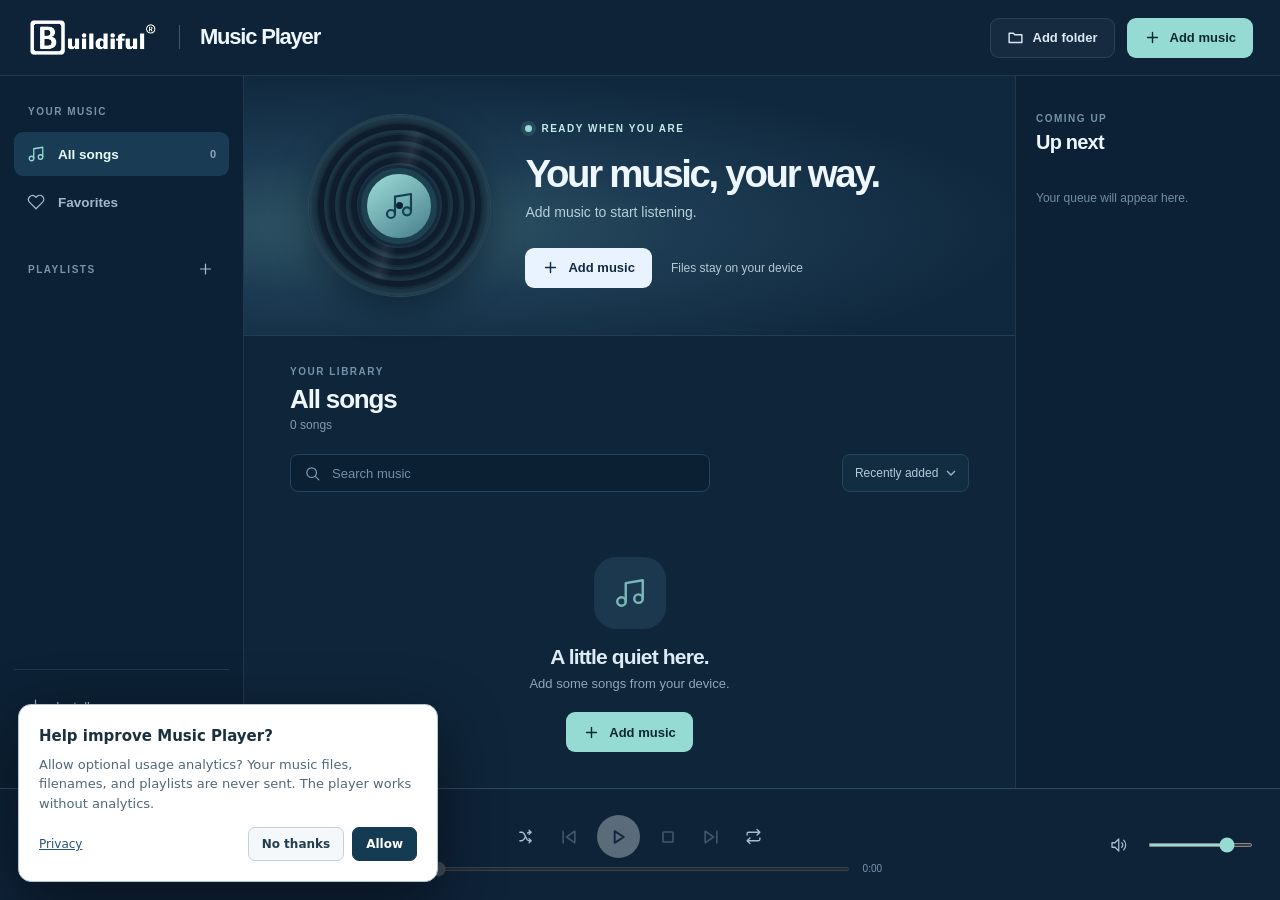
==== index.html @ 835faf64 "first commit" ====
<!doctype html>
<html lang="en">
<head>
  <meta charset="utf-8">
  <meta name="viewport" content="width=device-width,initial-scale=1,viewport-fit=cover">
  <meta name="theme-color" content="#0e2238">
  <meta name="color-scheme" content="dark">
  <meta name="description" content="Music Player by Buildiful® — a simple, private music library. Your files stay on your device. Listen offline.">
  <meta name="apple-mobile-web-app-capable" content="yes">
  <meta name="apple-mobile-web-app-status-bar-style" content="black-translucent">
  <meta name="apple-mobile-web-app-title" content="Music Player">
  <title>Music Player by Buildiful®</title>
  <link rel="icon" href="./assets/favicon.ico" sizes="any">
  <link rel="icon" type="image/png" sizes="32x32" href="./assets/favicon-32x32.png">
  <link rel="icon" type="image/png" sizes="16x16" href="./assets/favicon-16x16.png">
  <link rel="apple-touch-icon" sizes="180x180" href="./assets/apple-touch-icon.png">
  <link rel="manifest" href="./manifest.webmanifest">
  <link rel="stylesheet" href="./styles.css">
  <script defer src="./buildiful-analytics-consent.js" data-measurement-id="G-TG14RBXLTF" data-tool-name="Music Player" data-privacy-url="./privacy.html"></script>
  <script defer src="./app.js"></script>
</head>
<body>
  <svg aria-hidden="true" width="0" height="0" class="svg-sprite" xmlns="http://www.w3.org/2000/svg">
    <symbol id="i-music" viewBox="0 0 24 24"><path d="M9 18V5l12-2v13"/><circle cx="6" cy="18" r="3"/><circle cx="18" cy="16" r="3"/></symbol>
    <symbol id="i-list" viewBox="0 0 24 24"><path d="M8 6h13M8 12h13M8 18h13M3 6h.01M3 12h.01M3 18h.01"/></symbol>
    <symbol id="i-heart" viewBox="0 0 24 24"><path d="m20.8 4.6 0 0a5.4 5.4 0 0 0-7.6 0L12 5.9l-1.2-1.3a5.4 5.4 0 0 0-7.6 7.6L12 21l8.8-8.8a5.4 5.4 0 0 0 0-7.6Z"/></symbol>
    <symbol id="i-plus" viewBox="0 0 24 24"><path d="M12 5v14M5 12h14"/></symbol>
    <symbol id="i-folder" viewBox="0 0 24 24"><path d="M3 6h6l2 2h10v11H3z"/></symbol>
    <symbol id="i-search" viewBox="0 0 24 24"><circle cx="10.8" cy="10.8" r="6.8"/><path d="m16 16 5 5"/></symbol>
    <symbol id="i-play" viewBox="0 0 24 24"><path d="m8 5 11 7-11 7z"/></symbol>
    <symbol id="i-pause" viewBox="0 0 24 24"><path d="M8 5v14M16 5v14"/></symbol>
    <symbol id="i-stop" viewBox="0 0 24 24"><rect x="6" y="6" width="12" height="12" rx="1"/></symbol>
    <symbol id="i-next" viewBox="0 0 24 24"><path d="m5 5 10 7-10 7zM19 5v14"/></symbol>
    <symbol id="i-prev" viewBox="0 0 24 24"><path d="m19 5-10 7 10 7zM5 5v14"/></symbol>
    <symbol id="i-shuffle" viewBox="0 0 24 24"><path d="M4 6h3c5 0 5 12 10 12h3M17 15l3 3-3 3M4 18h3c2.7 0 3.8-3.5 5-6M15 7c.6-.7 1.3-1 2-1h3M17 3l3 3-3 3"/></symbol>
    <symbol id="i-repeat" viewBox="0 0 24 24"><path d="m17 2 4 4-4 4M3 10V8a2 2 0 0 1 2-2h16M7 22l-4-4 4-4M21 14v2a2 2 0 0 1-2 2H3"/></symbol>
    <symbol id="i-volume" viewBox="0 0 24 24"><path d="M4 9h4l5-5v16l-5-5H4zM17 9a4 4 0 0 1 0 6M19.5 5.5a9 9 0 0 1 0 13"/></symbol>
    <symbol id="i-mute" viewBox="0 0 24 24"><path d="M4 9h4l5-5v16l-5-5H4zM17 9l5 6M22 9l-5 6"/></symbol>
    <symbol id="i-more" viewBox="0 0 24 24"><circle cx="5" cy="12" r="1"/><circle cx="12" cy="12" r="1"/><circle cx="19" cy="12" r="1"/></symbol>
    <symbol id="i-download" viewBox="0 0 24 24"><path d="M12 3v13m-5-5 5 5 5-5M4 17v4h16v-4"/></symbol>
    <symbol id="i-settings" viewBox="0 0 24 24"><circle cx="12" cy="12" r="3"/><path d="M10 2h4l.7 2.4 2 .9 2.2-1.2 2.8 2.8-1.2 2.2.9 2L24 12l-2.6 1 .9 2-1.2 2.2-2.8 2.8-2.2-1.2-2 .9L14 22h-4l-.7-2.4-2-.9-2.2 1.2-2.8-2.8 1.2-2.2-.9-2L0 12l2.6-1-.9-2 1.2-2.2 2.8-2.8 2.2 1.2 2-.9z"/></symbol>
    <symbol id="i-menu" viewBox="0 0 24 24"><path d="M4 6h16M4 12h16M4 18h16"/></symbol>
    <symbol id="i-x" viewBox="0 0 24 24"><path d="M5 5l14 14M19 5 5 19"/></symbol>
    <symbol id="i-check" viewBox="0 0 24 24"><path d="m4 12 5 5L20 6"/></symbol>
    <symbol id="i-pencil" viewBox="0 0 24 24"><path d="m14 5 5 5M4 20l5-.8L20 8a3 3 0 0 0-4-4L5 15z"/></symbol>
  </svg>
  <div class="app" id="appRoot">
    <header class="topbar">
      <div class="brandgroup">
        <button class="icon-btn mobile-menu" id="mobileMenuBtn" aria-label="Open navigation"><svg><use href="#i-menu"/></svg></button>
        <img class="brand-logo" src="./assets/buildiful-logo-white.png" alt="Buildiful®">
        <span class="brand-divider"></span><span class="brand-name">Music Player</span>
      </div>
      <div class="top-actions">
        <button class="btn btn-quiet top-folder" id="addFolderBtn"><svg><use href="#i-folder"/></svg><span>Add folder</span></button>
        <button class="btn btn-primary" id="addFilesBtn"><svg><use href="#i-plus"/></svg><span>Add music</span></button>
      </div>
    </header>
    <div class="workspace">
      <div class="mobile-shade" id="mobileShade"></div>
      <aside class="sidebar" id="sidebar">
        <div class="sidebar-overline">YOUR MUSIC</div>
        <nav class="nav-list" aria-label="Music library">
          <button class="nav-item active" id="navAll" data-view="all"><svg><use href="#i-music"/></svg><span>All songs</span><span class="nav-count" id="allCount">0</span></button>
          <button class="nav-item" id="navFavorites" data-view="favorites"><svg><use href="#i-heart"/></svg><span>Favorites</span></button>
        </nav>
        <div class="sidebar-overline side-heading"><span>PLAYLISTS</span><button class="icon-btn tiny" id="newPlaylistBtn" title="New playlist" aria-label="New playlist"><svg><use href="#i-plus"/></svg></button></div>
        <nav class="nav-list playlist-links" id="playlistNav" aria-label="Playlists"></nav>
        <div class="sidebar-spacer"></div>
        <div class="sidebar-bottom">
          <button class="sidebar-action" id="installBtn"><svg><use href="#i-download"/></svg> Install app</button>
          <button class="sidebar-action" id="settingsBtn"><svg><use href="#i-settings"/></svg> Settings</button>
        </div>
      </aside>
      <main class="main" id="mainContent">
        <div class="main-scroll">
          <section class="feature" aria-label="Now playing">
            <div class="record-wrapper"><div class="vinyl" id="heroRecord"><div class="record-label"><svg><use href="#i-music"/></svg></div></div></div>
            <div class="feature-copy">
              <div class="eyebrow"><span class="status-light"></span><span id="playingState">READY WHEN YOU ARE</span></div>
              <h1 id="heroTitle">Your music, your way.</h1>
              <p id="heroArtist">Add music to start listening.</p>
              <div class="feature-actions"><button class="btn btn-soft" id="heroActionBtn"><svg><use href="#i-plus"/></svg><span>Add music</span></button><span class="feature-note" id="heroNote">Files stay on your device</span></div>
            </div>
          </section>
          <section class="library-section" id="librarySection">
            <div class="library-header">
              <div class="library-title-wrap"><div class="eyebrow muted" id="viewEyebrow">YOUR LIBRARY</div><h2 id="viewTitle">All songs</h2><p class="count-desc" id="viewDescription">0 songs</p></div>
              <div class="library-actions" id="playlistActions" hidden>
                <button class="icon-btn" id="renamePlaylistBtn" aria-label="Rename playlist" title="Rename playlist"><svg><use href="#i-pencil"/></svg></button>
                <button class="icon-btn" id="deletePlaylistBtn" aria-label="Delete playlist" title="Delete playlist"><svg><use href="#i-x"/></svg></button>
              </div>
            </div>
            <div class="filters">
              <label class="search"><svg><use href="#i-search"/></svg><span class="sr-only">Search music</span><input id="searchInput" type="search" placeholder="Search music" autocomplete="off"></label>
              <label class="sort-control"><span class="sr-only">Sort music</span><select id="sortSelect"><option value="added">Recently added</option><option value="title">Title A–Z</option><option value="artist">Artist A–Z</option></select></label>
            </div>
            <div class="track-list" id="trackList" role="list" aria-label="Songs"></div>
            <div id="emptyState" class="empty-state" hidden>
              <div class="empty-icon"><svg><use href="#i-music"/></svg></div>
              <h3 id="emptyTitle">A little quiet here.</h3><p id="emptySubtitle">Add some songs from your device.</p>
              <button class="btn btn-primary" id="emptyAddBtn"><svg><use href="#i-plus"/></svg> Add music</button>
            </div>
          </section>
          <footer class="app-footer"><span>Built by Buildiful® · Version 1.0.0</span><span class="footer-links"><a href="./privacy.html">Privacy</a><button id="analyticsSettingsBtn">Analytics settings</button></span><span>Play only music you have the rights to use.</span></footer>
        </div>
      </main>
      <aside class="queue-panel" aria-label="Up next">
        <div class="queue-head"><div class="eyebrow muted">COMING UP</div><h2>Up next</h2></div>
        <div class="queue-body" id="queueBody"><p class="quiet-caption">Your queue will appear here.</p></div>
      </aside>
    </div>
    <footer class="player" aria-label="Playback controls">
      <div class="player-track"><div class="player-cover" id="playerCover"><svg><use href="#i-music"/></svg></div><div class="player-track-names"><strong id="playerTitle">Nothing playing</strong><span id="playerArtist">Add songs to begin</span></div><button class="icon-btn player-fav" id="favoriteCurrentBtn" aria-label="Favorite current song" title="Favorite" disabled><svg><use href="#i-heart"/></svg></button></div>
      <div class="player-middle"><div class="transport"><button id="shuffleBtn" class="icon-btn transport-small" aria-label="Shuffle" title="Shuffle" aria-pressed="false"><svg><use href="#i-shuffle"/></svg></button><button id="prevBtn" class="icon-btn" aria-label="Previous song" title="Previous" disabled><svg><use href="#i-prev"/></svg></button><button id="playPauseBtn" class="play-btn" aria-label="Play" title="Play" disabled><svg><use href="#i-play"/></svg></button><button id="stopBtn" class="icon-btn" aria-label="Stop" title="Stop" disabled><svg><use href="#i-stop"/></svg></button><button id="nextBtn" class="icon-btn" aria-label="Next song" title="Next" disabled><svg><use href="#i-next"/></svg></button><button id="repeatBtn" class="icon-btn transport-small" aria-label="Repeat off" title="Repeat off" aria-pressed="false"><svg><use href="#i-repeat"/></svg><span id="repeatOneIndicator" class="repeat-one" hidden>1</span></button></div>
        <div class="seekbar"><span id="elapsedTime">0:00</span><input type="range" id="seekInput" min="0" max="100" step="0.1" value="0" disabled aria-label="Seek within track"><span id="durationTime">0:00</span></div>
      </div>
      <div class="player-right"><button id="muteBtn" class="icon-btn" aria-label="Mute" title="Mute"><svg><use href="#i-volume"/></svg></button><input type="range" id="volumeInput" min="0" max="1" step="0.01" value="0.8" aria-label="Volume"></div>
    </footer>
  </div>
  <div class="drop-overlay" id="dropOverlay" hidden><svg><use href="#i-plus"/></svg><strong>Drop music to add</strong></div>
  <input type="file" id="filesInput" accept="audio/*,.mp3,.m4a,.aac,.wav,.ogg,.oga,.flac,.opus,.aiff,.aif" multiple hidden>
  <input type="file" id="folderInput" webkitdirectory directory multiple hidden>
  <audio id="audioEl" preload="metadata"></audio>
  <dialog id="playlistDialog" class="modal"><form method="dialog" id="playlistForm"><div class="modal-top"><h2 id="playlistDialogTitle">New playlist</h2><button class="icon-btn" type="button" data-close-dialog="playlistDialog" aria-label="Close"><svg><use href="#i-x"/></svg></button></div><label class="modal-label" for="playlistNameInput">Name</label><input id="playlistNameInput" maxlength="60" required placeholder="Playlist name"><div class="modal-actions"><button type="button" class="btn btn-quiet" data-close-dialog="playlistDialog">Cancel</button><button type="submit" class="btn btn-primary">Save</button></div></form></dialog>
  <dialog id="trackDialog" class="modal"><div class="modal-top"><h2 id="trackDialogTitle">Song options</h2><button class="icon-btn" type="button" data-close-dialog="trackDialog" aria-label="Close"><svg><use href="#i-x"/></svg></button></div><div id="trackDialogBody" class="dialog-options"></div></dialog>
  <dialog id="settingsDialog" class="modal"><div class="modal-top"><h2>Settings</h2><button class="icon-btn" type="button" data-close-dialog="settingsDialog" aria-label="Close"><svg><use href="#i-x"/></svg></button></div><p class="modal-description">Your music and playlists stay on this device, in this app's browser storage. Original files are never changed or uploaded.</p><div class="storage-row"><strong>Stored music</strong><span id="storageValue">—</span></div><p class="modal-description" id="storageWarning">Clearing browser data also clears this library.</p><div class="settings-buttons"><button class="btn btn-quiet" id="downloadOfflineBtn"><svg><use href="#i-download"/></svg> Download offline copy</button><button class="btn btn-danger" id="clearLibraryBtn">Clear library</button></div></dialog>
  <dialog id="installDialog" class="modal"><div class="modal-top"><h2>Install Music Player</h2><button class="icon-btn" type="button" data-close-dialog="installDialog" aria-label="Close"><svg><use href="#i-x"/></svg></button></div><p class="modal-description" id="installInstructions">Install this app from your browser menu, then use it offline.</p><div class="modal-actions"><button class="btn btn-primary" type="button" data-close-dialog="installDialog">Got it</button></div></dialog>
  <div class="toast" id="toast" role="status" aria-live="polite"></div>
</body>
</html>
---- styles.css ----
:root{--bg:#091b2e;--panel:#10283d;--panel2:#132e47;--panel3:#193750;--ink:#eef6ff;--muted:#95abc0;--faint:#70879e;--line:rgba(201,223,247,.115);--accent:#95dbd3;--accent-dark:#0d373e;--shadow:0 18px 60px rgba(2,12,23,.28);--radius:15px;color-scheme:dark;font-family:Inter,ui-sans-serif,-apple-system,BlinkMacSystemFont,"Segoe UI",sans-serif}
*{box-sizing:border-box}html{height:100%;background:var(--bg)}body{margin:0;min-width:320px;min-height:100%;color:var(--ink);background:var(--bg)}button,input,select{font:inherit}button{cursor:pointer}button:disabled{cursor:default;opacity:.34}svg{width:20px;height:20px;stroke:currentColor;fill:none;stroke-width:1.7;stroke-linecap:round;stroke-linejoin:round;flex:none}svg use{pointer-events:none}button:focus-visible,a:focus-visible,input:focus-visible,select:focus-visible{outline:2px solid var(--accent);outline-offset:3px}a{color:inherit}button{color:inherit}button:not(:disabled):active{transform:translateY(1px)}[hidden]{display:none!important}.sr-only{position:absolute!important;width:1px;height:1px;padding:0;margin:-1px;overflow:hidden;clip:rect(0,0,0,0);white-space:nowrap;border:0}.svg-sprite{position:absolute;overflow:hidden;pointer-events:none}
.app{height:100vh;height:100dvh;min-height:485px;display:grid;grid-template-rows:76px minmax(0,1fr) 112px;overflow:hidden}.topbar{display:flex;align-items:center;justify-content:space-between;padding:0 27px;gap:16px;background:#0e2238;border-bottom:1px solid var(--line);z-index:6}.brandgroup{display:flex;align-items:center;gap:20px;min-width:0}.brand-logo{width:132px;height:auto;display:block;flex:none}.brand-divider{height:24px;width:1px;background:#526779;opacity:.8;flex:none}.brand-name{font-size:22px;white-space:nowrap;font-weight:700;letter-spacing:-.055em}.top-actions{display:flex;align-items:center;gap:12px}.btn{display:inline-flex;gap:9px;align-items:center;justify-content:center;min-height:40px;padding:0 16px;border-radius:9px;border:1px solid transparent;font-size:13px;font-weight:700;white-space:nowrap;transition:background .15s ease,border-color .15s ease}.btn svg{width:17px;height:17px;stroke-width:2}.btn-primary{background:var(--accent);color:#0b2933}.btn-primary:hover:not(:disabled){background:#b4eee8}.btn-quiet{background:rgba(232,244,254,.045);border-color:var(--line);color:#d9e8f4}.btn-quiet:hover:not(:disabled){background:rgba(232,244,254,.105)}.btn-soft{background:#e9f3ff;color:#142a40}.btn-soft:hover:not(:disabled){background:white}.btn-danger{color:#ffa9a8;background:rgba(231,83,95,.08);border-color:rgba(231,83,95,.3)}.btn-danger:hover{background:rgba(231,83,95,.17)}.icon-btn{position:relative;display:inline-flex;align-items:center;justify-content:center;border:0;border-radius:9px;background:transparent;min-width:36px;height:36px;padding:7px;color:#a7bdcf}.icon-btn:hover:not(:disabled){background:rgba(255,255,255,.075);color:#f4fcff}.icon-btn.tiny{width:24px;min-width:24px;height:24px;padding:2px}.icon-btn.tiny svg{width:17px}.mobile-menu{display:none}
.workspace{display:grid;grid-template-columns:244px minmax(0,1fr) 265px;min-height:0;overflow:hidden}.sidebar{display:flex;flex-direction:column;padding:30px 14px 20px;background:#0c2135;border-right:1px solid var(--line);min-height:0;overflow:auto}.sidebar-overline{padding:0 14px;color:#7894ab;font-size:10px;font-weight:800;letter-spacing:.15em;margin-bottom:15px}.nav-list{display:grid;gap:4px}.nav-item{width:100%;border:0;background:transparent;display:flex;align-items:center;gap:13px;min-height:44px;padding:0 13px;border-radius:9px;text-align:left;color:#a4b8ca;font-size:13.5px;font-weight:580}.nav-item svg{width:18px;height:18px}.nav-item.active{background:#1a3b54;color:#eafefa}.nav-item.active svg{color:var(--accent)}.nav-item:hover:not(.active){background:rgba(233,246,255,.06);color:var(--ink)}.nav-item span:nth-child(2){flex:1;min-width:0;overflow:hidden;text-overflow:ellipsis;white-space:nowrap}.nav-count{font-size:11px;font-weight:600;color:#8fa5ba}.side-heading{display:flex;justify-content:space-between;align-items:center;margin-top:33px;margin-bottom:12px;padding-right:12px}.playlist-links .nav-item{min-height:39px;font-size:13px}.playlist-links svg{width:16px;height:16px}.sidebar-spacer{flex:1;min-height:30px}.sidebar-bottom{display:grid;gap:3px;border-top:1px solid var(--line);padding-top:17px}.sidebar-action{border:0;background:transparent;display:flex;align-items:center;gap:12px;text-align:left;padding:11px 13px;color:#9fb7c9;font-size:13px;border-radius:9px}.sidebar-action svg{width:17px;height:17px}.sidebar-action:hover{color:var(--ink);background:#183349}.side-tagline{padding:16px 13px 0;color:#54728a;letter-spacing:.14em;font-size:9px;font-weight:800}.main{min-width:0;min-height:0;background:#0f253a}.main-scroll{overflow:auto;height:100%;overscroll-behavior:contain}.feature{min-height:260px;display:flex;align-items:center;gap:32px;padding:34px clamp(26px,4.8vw,70px);background:radial-gradient(ellipse at 18% 58%,#335968 0%,#1c3b52 34%,#10283e 72%),linear-gradient(120deg,#1a324c,#13384c);border-bottom:1px solid var(--line)}.record-wrapper{width:188px;height:188px;flex:none;display:grid;place-items:center}.vinyl{position:relative;width:183px;height:183px;border-radius:50%;display:grid;place-items:center;background:repeating-radial-gradient(circle at center,#101d2e 0 4px,#152b3a 5px 6px,#1b3442 7px 9px,#0c1c2e 10px 11px);box-shadow:0 11px 32px rgba(4,18,27,.5),inset 0 0 2px 4px #243f50;border:1px solid #234959;animation:spin 6s linear infinite;animation-play-state:paused}.vinyl::after{content:"";position:absolute;inset:14px;border-radius:50%;background:linear-gradient(105deg,transparent 40%,rgba(255,255,255,.08) 49%,transparent 55%);pointer-events:none}.vinyl.spinning{animation-play-state:running}.record-label{width:76px;height:76px;border-radius:50%;display:grid;place-items:center;background:linear-gradient(145deg,#a0ddd8,#467e8c);border:6px solid #1e414f;box-shadow:0 0 0 3px #152a3e;z-index:1;color:#104351}.record-label svg{width:32px;height:32px;stroke-width:1.6}.record-label:after{content:"";position:absolute;width:7px;height:7px;border-radius:50%;background:#0c2234}@keyframes spin{to{transform:rotate(360deg)}}.feature-copy{min-width:0}.eyebrow{color:#c1eae9;letter-spacing:.15em;font-weight:800;font-size:10px;display:flex;align-items:center;gap:9px}.eyebrow.muted{color:#7393aa}.status-light{width:7px;height:7px;background:var(--accent);border-radius:50%;box-shadow:0 0 0 4px #92dbd021}.feature h1{font-size:clamp(29px,3vw,44px);letter-spacing:-.06em;line-height:1.08;font-weight:760;margin:19px 0 9px;max-width:520px;overflow-wrap:anywhere}.feature p{color:#b5d0d8;font-size:14px;margin:0;overflow-wrap:anywhere}.feature-actions{display:flex;align-items:center;gap:19px;margin-top:28px}.feature-note{color:#b6c8d3;font-size:12px}.library-section{padding:30px clamp(24px,3.6vw,51px) 28px}.library-header{display:flex;align-items:flex-end;justify-content:space-between;gap:15px;min-width:0}.library-title-wrap{min-width:0}.library-header h2{font-size:26px;font-weight:745;letter-spacing:-.045em;margin:7px 0 3px;overflow-wrap:anywhere}.count-desc{color:#839bad;font-size:12px;margin:0}.library-actions{display:flex;gap:5px}.filters{display:flex;align-items:center;justify-content:space-between;gap:10px;margin-top:22px;margin-bottom:15px}.search{height:38px;border:1px solid #25455b;background:#0b2033;display:flex;align-items:center;padding:0 13px;gap:9px;border-radius:8px;width:min(420px,70%)}.search svg{width:17px;height:17px;color:#789ab0}.search input{border:0;background:transparent;outline:none!important;color:var(--ink);font-size:13px;width:100%;min-width:0}.search input::placeholder{color:#7390a4}.sort-control select{appearance:none;border:1px solid #25455b;background:#122c41;color:#b5cbda;border-radius:8px;font-size:12px;height:38px;padding:0 29px 0 12px;max-width:145px;background-image:url('data:image/svg+xml,%3Csvg xmlns="http://www.w3.org/2000/svg" width="16" height="16" fill="none" viewBox="0 0 24 24" stroke="%239bb3c7" stroke-width="2"%3E%3Cpath d="m6 9 6 6 6-6"/%3E%3C/svg%3E');background-repeat:no-repeat;background-position:right 9px center}.track-list{display:grid;gap:5px}.track-row{display:flex;align-items:center;gap:12px;min-height:60px;background:transparent;border:1px solid transparent;border-radius:9px;padding:7px 10px}.track-row:hover,.track-row:focus-within{background:#18344a}.track-row.is-playing{background:#193b52;border-color:#2a6170}.track-index{width:22px;flex:none;text-align:center;color:#7793a9;font-size:11px}.track-cover{height:42px;width:42px;flex:none;border-radius:7px;background:linear-gradient(135deg,#305467,#496e73);display:grid;place-items:center;color:#acd4d4}.track-cover svg{height:22px;width:22px}.track-main{display:block;background:transparent;border:0;min-width:0;flex:1;text-align:left;padding:0;color:inherit}.track-main strong{display:block;font-size:13.2px;font-weight:650;white-space:nowrap;overflow:hidden;text-overflow:ellipsis}.track-main span{display:block;font-size:11px;color:#819db0;margin-top:3px;white-space:nowrap;overflow:hidden;text-overflow:ellipsis}.track-row.is-playing .track-main strong{color:#aee9e4}.track-duration{flex:none;color:#8ea5b6;font-size:12px;font-variant-numeric:tabular-nums;min-width:40px;text-align:right}.track-fav{color:var(--accent)!important}.track-row .row-action{min-width:31px;width:31px;padding:5px}.empty-state{text-align:center;padding:50px 14px 66px;color:#8ca8ba}.empty-icon{height:72px;width:72px;border-radius:22px;background:#1b384e;display:grid;place-items:center;margin:0 auto 16px;color:#79b7ba}.empty-icon svg{height:34px;width:34px}.empty-state h3{font-size:21px;color:#dcebf4;letter-spacing:-.04em;margin:0 0 7px}.empty-state p{font-size:13px;margin:0 0 21px}.app-footer{display:flex;align-items:center;justify-content:space-between;flex-wrap:wrap;gap:13px;color:#718da2;border-top:1px solid var(--line);padding:19px clamp(24px,3.6vw,51px) 24px;font-size:10.5px}.footer-links{display:inline-flex;gap:16px}.footer-links button{border:0;padding:0;background:none;font-size:inherit;color:#94c3cf}.footer-links a{text-decoration:none;color:#94c3cf}.footer-links a:hover,.footer-links button:hover{text-decoration:underline}.queue-panel{display:flex;flex-direction:column;min-width:0;min-height:0;padding:37px 20px 20px;border-left:1px solid var(--line);background:#0c2135}.queue-head h2{font-size:20px;letter-spacing:-.04em;margin:7px 0 23px}.queue-body{min-height:0;overflow:auto;flex:1;display:grid;align-content:start;gap:8px}.quiet-caption{color:#708fa4;line-height:1.6;font-size:12px}.queue-item{padding:9px 3px;display:flex;align-items:center;gap:10px;min-width:0}.queue-art{height:34px;width:34px;background:linear-gradient(135deg,#305467,#496e73);border-radius:6px;color:#b7e2dc;display:grid;place-items:center}.queue-art svg{height:18px;width:18px}.queue-item strong,.queue-item span{display:block;white-space:nowrap;overflow:hidden;text-overflow:ellipsis}.queue-item button{border:0;background:transparent;padding:0;text-align:left;min-width:0;flex:1}.queue-item strong{font-size:12px;font-weight:620}.queue-item span{font-size:10.5px;color:#7694a8;margin-top:3px}.queue-foot{display:flex;gap:11px;align-items:center;font-size:11.5px;color:#6f92a6;border-top:1px solid var(--line);padding-top:22px}.queue-foot svg{height:17px;width:17px;color:#749aa4}
.player{display:grid;grid-template-columns:minmax(180px,1fr) minmax(280px,1.45fr) minmax(120px,1fr);align-items:center;gap:14px;border-top:1px solid #2e4a60;background:#0e2238;padding:12px 25px;z-index:10}.player-track{min-width:0;display:flex;align-items:center;gap:12px}.player-cover{width:49px;height:49px;flex:none;background:linear-gradient(130deg,#3a6270,#2b485a);border-radius:7px;display:grid;place-items:center;color:#bbd8d6}.player-cover svg{width:25px;height:25px}.player-track-names{min-width:0;display:flex;flex-direction:column;gap:5px}.player-track-names strong{font-size:12.8px;white-space:nowrap;overflow:hidden;text-overflow:ellipsis}.player-track-names span{font-size:11.2px;color:#84a1b5;white-space:nowrap;overflow:hidden;text-overflow:ellipsis}.player-fav{margin-left:3px;flex:none}.player-middle{min-width:0;display:grid;align-items:center;gap:5px}.transport{display:flex;align-items:center;justify-content:center;gap:13px}.transport .icon-btn{min-width:30px;width:30px;height:30px;padding:5px}.transport .icon-btn svg{width:20px;height:20px;stroke-width:1.9}.transport .transport-small svg{width:17px;height:17px}.transport .active{color:var(--accent)}.play-btn{border:0;width:43px;height:43px;border-radius:50%;background:#edf7fa;color:#113145;display:grid;place-items:center;flex:none}.play-btn svg{width:20px;height:20px;stroke-width:2.3}.play-btn:not(:disabled):hover{background:#a8ebe5}.repeat-one{position:absolute;bottom:1px;right:3px;font-size:10px;font-weight:800;color:var(--accent)}.seekbar{display:flex;gap:11px;align-items:center;min-width:0}.seekbar span{font-size:10px;color:#7798af;min-width:30px;font-variant-numeric:tabular-nums}input[type=range]{accent-color:var(--accent);height:4px;cursor:pointer}input[type=range]:disabled{cursor:default;opacity:.5}.seekbar input{flex:1;min-width:0;width:100%}.player-right{display:flex;align-items:center;justify-content:flex-end;gap:10px}.player-right .icon-btn svg{width:18px;height:18px}.player-right input{max-width:105px;width:52%}
.drop-overlay{position:fixed;inset:13px;background:rgba(9,27,45,.91);border:3px dashed var(--accent);border-radius:17px;z-index:50;display:flex;align-items:center;justify-content:center;flex-direction:column;gap:16px;font-size:24px;pointer-events:none}.drop-overlay svg{width:62px;height:62px;color:var(--accent)}.toast{position:fixed;bottom:127px;left:50%;transform:translateX(-50%) translateY(10px);background:#f0f9fb;color:#0c3244;padding:11px 17px;border-radius:9px;font-size:13px;box-shadow:var(--shadow);max-width:min(90vw,500px);text-align:center;opacity:0;visibility:hidden;transition:opacity .2s ease,transform .2s ease,visibility .2s;z-index:40}.toast.visible{opacity:1;visibility:visible;transform:translateX(-50%) translateY(0)}.modal{background:#132c42;color:var(--ink);border:1px solid #365469;border-radius:15px;padding:24px;width:min(440px,calc(100% - 28px));box-shadow:var(--shadow)}.modal::backdrop{background:rgba(1,12,22,.75);backdrop-filter:blur(3px)}.modal-top{display:flex;align-items:center;justify-content:space-between;gap:16px}.modal h2{font-size:20px;letter-spacing:-.04em;margin:0 0 18px}.modal-top h2{margin:0}.modal-label{display:block;margin-top:25px;color:#b5cbd9;font-size:12px}.modal input:not([type=range]){width:100%;height:44px;border:1px solid #41647a;background:#092034;color:white;padding:0 13px;border-radius:8px;margin-top:7px}.modal-actions{display:flex;align-items:center;justify-content:flex-end;gap:10px;margin-top:22px}.modal-description{font-size:13px;color:#adc3d2;line-height:1.65;margin:22px 0 13px}.dialog-options{display:grid;gap:6px;margin-top:20px;max-height:min(50vh,420px);overflow:auto}.dialog-options .menu-caption{font-size:10px;letter-spacing:.1em;color:#819cac;font-weight:800;margin:17px 4px 6px}.dialog-options button{display:flex;align-items:center;gap:10px;justify-content:space-between;border:0;border-radius:8px;text-align:left;background:#203c51;padding:12px 14px;font-size:13px}.dialog-options button:hover{background:#2a4e62}.dialog-options button.is-added{color:var(--accent)}.dialog-options button.warn{color:#ffb5b3}.dialog-options button svg{width:16px;height:16px}.storage-row{display:flex;justify-content:space-between;align-items:center;gap:10px;margin-top:22px;font-size:13px}.storage-row span{color:var(--accent)}.settings-buttons{display:flex;flex-wrap:wrap;justify-content:space-between;gap:12px;margin-top:28px}.mobile-shade{display:none}
@media(max-width:1220px){.workspace{grid-template-columns:220px minmax(0,1fr)}.queue-panel{display:none}.sidebar{padding-left:10px;padding-right:10px}.feature{min-height:230px}.record-wrapper{width:160px;height:160px}.vinyl{width:151px;height:151px}.record-label{width:65px;height:65px}}
@media(max-width:790px){.app{grid-template-rows:65px minmax(0,1fr) 115px}.topbar{padding:0 15px}.brandgroup{gap:11px}.brand-logo{width:105px}.brand-divider{height:19px}.brand-name{font-size:17px}.mobile-menu{display:inline-flex;width:32px;min-width:32px;padding:5px}.workspace{display:block;position:relative}.sidebar{position:absolute;top:0;bottom:0;left:0;width:260px;z-index:8;transform:translateX(-105%);transition:transform .2s ease;box-shadow:var(--shadow)}.sidebar.open{transform:translateX(0)}.mobile-shade{display:block;position:absolute;inset:0;background:rgba(0,10,20,.55);z-index:7;opacity:0;visibility:hidden;transition:opacity .2s,visibility .2s}.mobile-shade.show{opacity:1;visibility:visible}.main,.main-scroll{height:100%}.feature{padding:27px 25px;min-height:212px;gap:20px}.record-wrapper{width:126px;height:126px}.vinyl{width:122px;height:122px}.record-label{width:51px;height:51px;border-width:4px}.record-label svg{width:24px;height:24px}.feature h1{font-size:30px;margin:13px 0 9px}.feature-actions{margin-top:17px}.feature-note{display:none}.player{grid-template-columns:minmax(110px,1fr) minmax(230px,1.45fr);padding:11px 15px}.player-right{display:none}.transport{gap:7px}.transport .icon-btn{width:27px;min-width:27px}.transport .transport-small{display:inline-flex}.player-cover{width:39px;height:39px}.player-track{gap:9px}.player-fav{display:none}}
@media(max-width:535px){.app{grid-template-rows:60px minmax(0,1fr) 138px}.topbar{gap:7px}.brandgroup{gap:8px}.brand-logo{width:93px}.brand-divider{height:18px}.brand-name{font-size:16px}.top-actions{gap:6px}.top-actions .btn{min-height:35px;padding:0 12px;font-size:12px}.top-folder{display:none}.feature{padding:26px 18px;gap:13px;min-height:178px}.record-wrapper{height:90px;width:90px}.vinyl{height:88px;width:88px}.record-label{height:38px;width:38px;border-width:3px}.record-label svg{height:17px;width:17px}.feature h1{font-size:25px;margin:9px 0 7px}.feature p{font-size:12px}.eyebrow{font-size:9px}.feature-actions{margin-top:14px}.feature-actions .btn{min-height:34px;font-size:12px}.library-section{padding:25px 13px}.library-header h2{font-size:23px}.filters{margin-top:17px}.track-row{gap:8px;padding:7px 5px}.track-index{width:16px}.track-cover{width:37px;height:37px}.track-main strong{font-size:12.5px}.track-main span{font-size:10.5px}.track-duration{min-width:34px;font-size:10px}.app-footer{padding:17px 14px;line-height:1.45}.player{grid-template-columns:minmax(0,1fr);grid-template-rows:auto auto;gap:6px;padding:10px 14px calc(7px + env(safe-area-inset-bottom,0px))}.player-track{height:33px}.player-cover{height:32px;width:32px}.player-cover svg{width:18px;height:18px}.player-track-names{gap:3px}.player-track-names strong{font-size:11.5px}.player-track-names span{font-size:10px}.player-middle{gap:0}.transport{gap:18px}.transport .icon-btn{min-width:30px}.play-btn{height:37px;width:37px}.seekbar{position:absolute;bottom:calc(5px + env(safe-area-inset-bottom,0px));left:14px;right:14px;gap:8px}.seekbar span{font-size:9px}.transport{padding-bottom:18px}.toast{bottom:145px}.settings-buttons .btn{width:100%}}
@media (prefers-reduced-motion:reduce){*,*::before,*::after{animation-duration:.01ms!important;transition-duration:.01ms!important}}
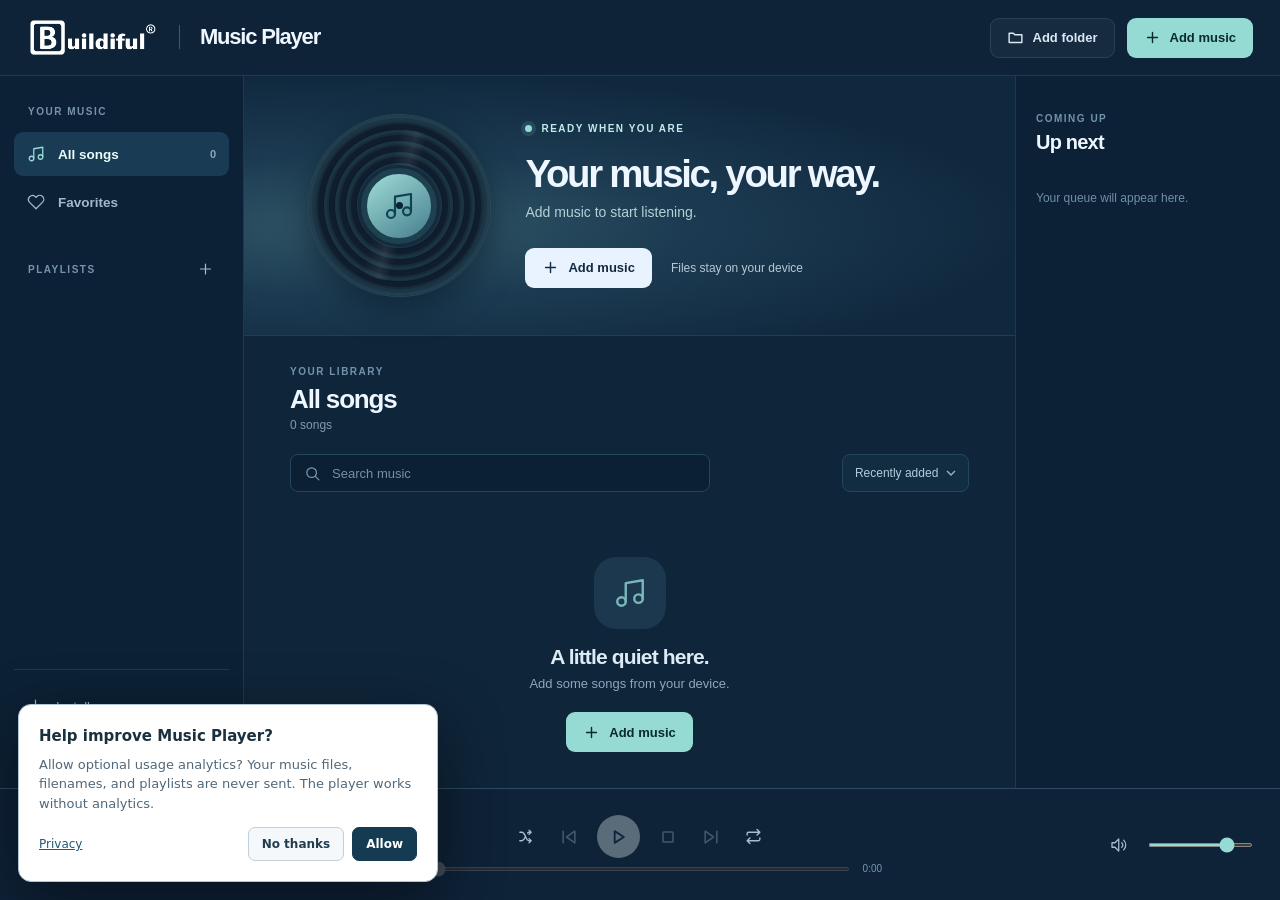
==== commit 12f77e3c: "Releasing Music Player v1.2.0 — bulk import, metadata editing, and offline improvements" ====
--- a/index.html
+++ b/index.html
@@ -87,6 +87,7 @@
             <div class="library-header">
               <div class="library-title-wrap"><div class="eyebrow muted" id="viewEyebrow">YOUR LIBRARY</div><h2 id="viewTitle">All songs</h2><p class="count-desc" id="viewDescription">0 songs</p></div>
               <div class="library-actions" id="playlistActions" hidden>
+                <button class="btn btn-quiet playlist-offline" id="keepPlaylistOfflineBtn" title="Save this playlist for offline listening"><svg><use href="#i-download"/></svg><span>Keep offline</span></button>
                 <button class="icon-btn" id="renamePlaylistBtn" aria-label="Rename playlist" title="Rename playlist"><svg><use href="#i-pencil"/></svg></button>
                 <button class="icon-btn" id="deletePlaylistBtn" aria-label="Delete playlist" title="Delete playlist"><svg><use href="#i-x"/></svg></button>
               </div>
@@ -95,14 +96,21 @@
               <label class="search"><svg><use href="#i-search"/></svg><span class="sr-only">Search music</span><input id="searchInput" type="search" placeholder="Search music" autocomplete="off"></label>
               <label class="sort-control"><span class="sr-only">Sort music</span><select id="sortSelect"><option value="added">Recently added</option><option value="title">Title A–Z</option><option value="artist">Artist A–Z</option></select></label>
             </div>
+            <section class="import-status" id="importStatus" role="status" aria-live="polite" hidden>
+              <div class="import-top"><strong id="importPhase">Adding music</strong><span id="importCount">0 / 0</span></div>
+              <progress id="importProgress" value="0" max="1" aria-label="Music import progress"></progress>
+              <div class="import-bottom"><span id="importDetail">Reading song information…</span><button id="cancelImportBtn" class="btn btn-quiet" type="button">Stop</button><button id="dismissImportBtn" class="btn btn-quiet" type="button" hidden>Dismiss</button></div>
+              <p id="importErrors" class="import-errors" hidden></p>
+            </section>
             <div class="track-list" id="trackList" role="list" aria-label="Songs"></div>
+            <button class="more-tracks" id="moreTracksBtn" type="button" hidden>Show more</button>
             <div id="emptyState" class="empty-state" hidden>
               <div class="empty-icon"><svg><use href="#i-music"/></svg></div>
               <h3 id="emptyTitle">A little quiet here.</h3><p id="emptySubtitle">Add some songs from your device.</p>
               <button class="btn btn-primary" id="emptyAddBtn"><svg><use href="#i-plus"/></svg> Add music</button>
             </div>
           </section>
-          <footer class="app-footer"><span>Built by Buildiful® · Version 1.0.0</span><span class="footer-links"><a href="./privacy.html">Privacy</a><button id="analyticsSettingsBtn">Analytics settings</button></span><span>Play only music you have the rights to use.</span></footer>
+          <footer class="app-footer"><span>Built by Buildiful® · Version 1.2.0</span><span class="footer-links"><a href="./privacy.html">Privacy</a><button id="analyticsSettingsBtn">Analytics settings</button></span><span>Play only music you have the rights to use.</span></footer>
         </div>
       </main>
       <aside class="queue-panel" aria-label="Up next">
@@ -124,7 +132,8 @@
   <audio id="audioEl" preload="metadata"></audio>
   <dialog id="playlistDialog" class="modal"><form method="dialog" id="playlistForm"><div class="modal-top"><h2 id="playlistDialogTitle">New playlist</h2><button class="icon-btn" type="button" data-close-dialog="playlistDialog" aria-label="Close"><svg><use href="#i-x"/></svg></button></div><label class="modal-label" for="playlistNameInput">Name</label><input id="playlistNameInput" maxlength="60" required placeholder="Playlist name"><div class="modal-actions"><button type="button" class="btn btn-quiet" data-close-dialog="playlistDialog">Cancel</button><button type="submit" class="btn btn-primary">Save</button></div></form></dialog>
   <dialog id="trackDialog" class="modal"><div class="modal-top"><h2 id="trackDialogTitle">Song options</h2><button class="icon-btn" type="button" data-close-dialog="trackDialog" aria-label="Close"><svg><use href="#i-x"/></svg></button></div><div id="trackDialogBody" class="dialog-options"></div></dialog>
-  <dialog id="settingsDialog" class="modal"><div class="modal-top"><h2>Settings</h2><button class="icon-btn" type="button" data-close-dialog="settingsDialog" aria-label="Close"><svg><use href="#i-x"/></svg></button></div><p class="modal-description">Your music and playlists stay on this device, in this app's browser storage. Original files are never changed or uploaded.</p><div class="storage-row"><strong>Stored music</strong><span id="storageValue">—</span></div><p class="modal-description" id="storageWarning">Clearing browser data also clears this library.</p><div class="settings-buttons"><button class="btn btn-quiet" id="downloadOfflineBtn"><svg><use href="#i-download"/></svg> Download offline copy</button><button class="btn btn-danger" id="clearLibraryBtn">Clear library</button></div></dialog>
+  <dialog id="editTrackDialog" class="modal edit-modal"><form id="editTrackForm"><div class="modal-top"><h2>Edit song info</h2><button class="icon-btn" type="button" data-close-dialog="editTrackDialog" aria-label="Close"><svg><use href="#i-x"/></svg></button></div><input type="hidden" id="editTrackId"><label class="modal-label" for="editTitle">Title<input id="editTitle" required maxlength="250" autocomplete="off"></label><label class="modal-label" for="editArtist">Artist<input id="editArtist" maxlength="250" autocomplete="off"></label><label class="modal-label" for="editAlbum">Album<input id="editAlbum" maxlength="250" autocomplete="off"></label><div class="edit-grid"><label class="modal-label" for="editTrackNumber">Track no.<input id="editTrackNumber" maxlength="24" autocomplete="off"></label><label class="modal-label" for="editYear">Year<input id="editYear" maxlength="24" autocomplete="off"></label></div><label class="modal-label" for="editGenre">Genre<input id="editGenre" maxlength="120" autocomplete="off"></label><p class="modal-note">Changes are saved to this library only. Your original music files are never edited.</p><div class="modal-actions"><button class="btn btn-quiet" type="button" data-close-dialog="editTrackDialog">Cancel</button><button class="btn btn-primary" type="submit">Save changes</button></div></form></dialog>
+  <dialog id="settingsDialog" class="modal"><div class="modal-top"><h2>Settings</h2><button class="icon-btn" type="button" data-close-dialog="settingsDialog" aria-label="Close"><svg><use href="#i-x"/></svg></button></div><p class="modal-description">Music Player links to original files by default. Supported desktop browsers can remember file access; other browsers may need you to reconnect songs after reopening.</p><label class="offline-setting"><input id="offlineModeToggle" type="checkbox"><span><strong>Keep newly added music offline</strong><small>Optional local audio copies, useful on iPhone. Uses browser storage and may be removed by your browser.</small></span></label><div class="storage-row"><strong>Library</strong><span id="storageValue">—</span></div><p class="modal-description" id="storageWarning">Clearing browser data removes your catalog and playlists, not your original music.</p><div class="settings-buttons"><button class="btn btn-quiet" id="downloadOfflineBtn"><svg><use href="#i-download"/></svg> Download offline copy</button><button class="btn btn-quiet" id="clearOfflineBtn">Remove offline copies</button><button class="btn btn-danger" id="clearLibraryBtn">Clear library</button></div></dialog>
   <dialog id="installDialog" class="modal"><div class="modal-top"><h2>Install Music Player</h2><button class="icon-btn" type="button" data-close-dialog="installDialog" aria-label="Close"><svg><use href="#i-x"/></svg></button></div><p class="modal-description" id="installInstructions">Install this app from your browser menu, then use it offline.</p><div class="modal-actions"><button class="btn btn-primary" type="button" data-close-dialog="installDialog">Got it</button></div></dialog>
   <div class="toast" id="toast" role="status" aria-live="polite"></div>
 </body>
--- a/styles.css
+++ b/styles.css
@@ -8,3 +8,19 @@
 @media(max-width:790px){.app{grid-template-rows:65px minmax(0,1fr) 115px}.topbar{padding:0 15px}.brandgroup{gap:11px}.brand-logo{width:105px}.brand-divider{height:19px}.brand-name{font-size:17px}.mobile-menu{display:inline-flex;width:32px;min-width:32px;padding:5px}.workspace{display:block;position:relative}.sidebar{position:absolute;top:0;bottom:0;left:0;width:260px;z-index:8;transform:translateX(-105%);transition:transform .2s ease;box-shadow:var(--shadow)}.sidebar.open{transform:translateX(0)}.mobile-shade{display:block;position:absolute;inset:0;background:rgba(0,10,20,.55);z-index:7;opacity:0;visibility:hidden;transition:opacity .2s,visibility .2s}.mobile-shade.show{opacity:1;visibility:visible}.main,.main-scroll{height:100%}.feature{padding:27px 25px;min-height:212px;gap:20px}.record-wrapper{width:126px;height:126px}.vinyl{width:122px;height:122px}.record-label{width:51px;height:51px;border-width:4px}.record-label svg{width:24px;height:24px}.feature h1{font-size:30px;margin:13px 0 9px}.feature-actions{margin-top:17px}.feature-note{display:none}.player{grid-template-columns:minmax(110px,1fr) minmax(230px,1.45fr);padding:11px 15px}.player-right{display:none}.transport{gap:7px}.transport .icon-btn{width:27px;min-width:27px}.transport .transport-small{display:inline-flex}.player-cover{width:39px;height:39px}.player-track{gap:9px}.player-fav{display:none}}
 @media(max-width:535px){.app{grid-template-rows:60px minmax(0,1fr) 138px}.topbar{gap:7px}.brandgroup{gap:8px}.brand-logo{width:93px}.brand-divider{height:18px}.brand-name{font-size:16px}.top-actions{gap:6px}.top-actions .btn{min-height:35px;padding:0 12px;font-size:12px}.top-folder{display:none}.feature{padding:26px 18px;gap:13px;min-height:178px}.record-wrapper{height:90px;width:90px}.vinyl{height:88px;width:88px}.record-label{height:38px;width:38px;border-width:3px}.record-label svg{height:17px;width:17px}.feature h1{font-size:25px;margin:9px 0 7px}.feature p{font-size:12px}.eyebrow{font-size:9px}.feature-actions{margin-top:14px}.feature-actions .btn{min-height:34px;font-size:12px}.library-section{padding:25px 13px}.library-header h2{font-size:23px}.filters{margin-top:17px}.track-row{gap:8px;padding:7px 5px}.track-index{width:16px}.track-cover{width:37px;height:37px}.track-main strong{font-size:12.5px}.track-main span{font-size:10.5px}.track-duration{min-width:34px;font-size:10px}.app-footer{padding:17px 14px;line-height:1.45}.player{grid-template-columns:minmax(0,1fr);grid-template-rows:auto auto;gap:6px;padding:10px 14px calc(7px + env(safe-area-inset-bottom,0px))}.player-track{height:33px}.player-cover{height:32px;width:32px}.player-cover svg{width:18px;height:18px}.player-track-names{gap:3px}.player-track-names strong{font-size:11.5px}.player-track-names span{font-size:10px}.player-middle{gap:0}.transport{gap:18px}.transport .icon-btn{min-width:30px}.play-btn{height:37px;width:37px}.seekbar{position:absolute;bottom:calc(5px + env(safe-area-inset-bottom,0px));left:14px;right:14px;gap:8px}.seekbar span{font-size:9px}.transport{padding-bottom:18px}.toast{bottom:145px}.settings-buttons .btn{width:100%}}
 @media (prefers-reduced-motion:reduce){*,*::before,*::after{animation-duration:.01ms!important;transition-duration:.01ms!important}}
+
+/* Library import visibility, large collections, editing and optional offline files */
+.import-status{background:#153249;border:1px solid #386477;border-radius:12px;padding:15px 17px;margin:15px 0 19px;color:#dff3f7;font-size:12px}
+.import-top,.import-bottom{display:flex;align-items:center;justify-content:space-between;gap:12px}
+.import-top strong{font-size:13px}.import-top span{color:var(--accent);font-variant-numeric:tabular-nums}
+.import-status progress{width:100%;height:9px;appearance:none;display:block;border:0;border-radius:10px;margin:12px 0 10px;background:#092034;overflow:hidden;accent-color:var(--accent)}
+.import-status progress::-webkit-progress-bar{background:#092034;border-radius:10px}.import-status progress::-webkit-progress-value{background:var(--accent);border-radius:10px}.import-status progress::-moz-progress-bar{background:var(--accent)}
+.import-bottom>span{line-height:1.4;color:#bed2df;min-width:0}.import-bottom .btn{font-size:12px;min-height:30px;padding:4px 12px;flex:none}
+.import-errors{margin:10px 0 0;font-size:11px;color:#ffc5bd;line-height:1.6;overflow-wrap:anywhere}
+.more-tracks{display:block;width:100%;background:#17364d;color:#bcece7;border:1px solid #375b69;border-radius:9px;padding:13px 15px;margin:14px 0 3px;font-size:13px}.more-tracks:hover{background:#20506a}
+.offline-mark{display:flex;align-items:center;color:#a7e5df}.offline-mark svg{width:15px;height:15px}
+.playlist-offline{font-size:12px;min-height:32px;padding:5px 9px;display:inline-flex;gap:5px;align-items:center}.playlist-offline svg{width:15px;height:15px}
+.edit-modal{width:min(480px,calc(100% - 28px));max-height:calc(100dvh - 36px);overflow:auto}.edit-modal .modal-label{margin-top:15px}.edit-modal .modal-top{margin-bottom:12px}.edit-modal input:not([type=range]){margin-top:5px}.edit-grid{display:grid;grid-template-columns:1fr 1fr;gap:12px}.modal-note{color:#9eb8c9;font-size:12px;line-height:1.5;margin:17px 0 0}
+.offline-setting{display:flex;align-items:flex-start;gap:13px;background:#0e283d;border:1px solid #38576a;border-radius:10px;padding:13px;margin:20px 0 4px;cursor:pointer}.offline-setting>input{appearance:auto;flex:none;width:18px;height:18px;accent-color:var(--accent);margin-top:3px}.offline-setting span{display:grid;gap:5px}.offline-setting strong{font-size:13px}.offline-setting small{color:#a9bdcc;font-size:12px;line-height:1.5}
+@media(max-width:535px){.import-status{margin:12px 0 15px;padding:12px}.playlist-offline{font-size:0}.playlist-offline svg{width:17px;height:17px}.settings-buttons{display:grid}.settings-buttons .btn{width:100%}}
+.modal .offline-setting > input[type="checkbox"]{width:18px;height:18px;min-height:18px;flex:0 0 18px;margin:3px 0 0;padding:0;appearance:auto}
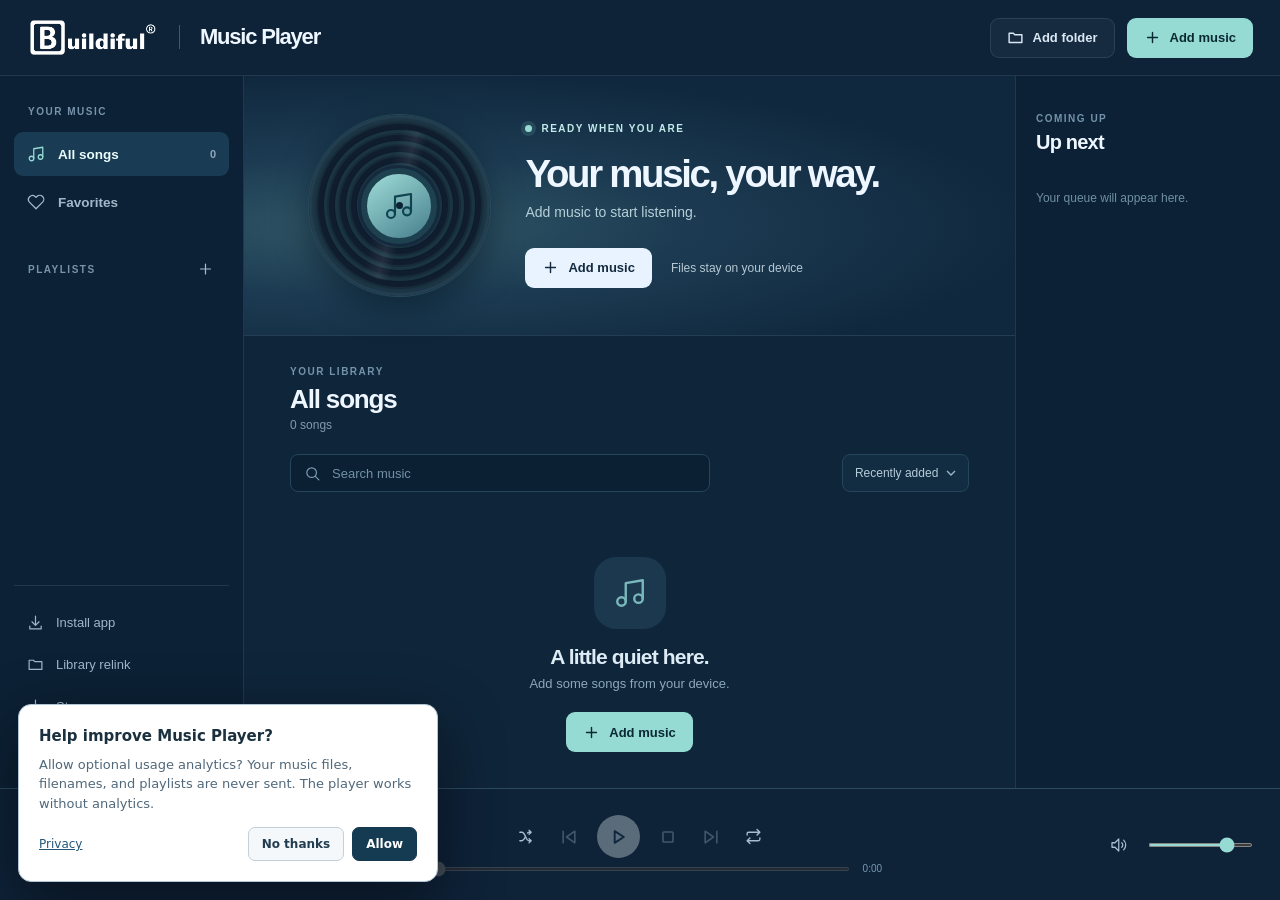
==== commit 370b79e7: "Releasing Music Player v1.3.0 — library relink, storage manager, and PWA improvements" ====
--- a/index.html
+++ b/index.html
@@ -6,7 +6,7 @@
   <meta name="theme-color" content="#0e2238">
   <meta name="color-scheme" content="dark">
   <meta name="description" content="Music Player by Buildiful® — a simple, private music library. Your files stay on your device. Listen offline.">
-  <meta name="apple-mobile-web-app-capable" content="yes">
+  <meta name="mobile-web-app-capable" content="yes">
   <meta name="apple-mobile-web-app-status-bar-style" content="black-translucent">
   <meta name="apple-mobile-web-app-title" content="Music Player">
   <title>Music Player by Buildiful®</title>
@@ -69,6 +69,8 @@
         <div class="sidebar-spacer"></div>
         <div class="sidebar-bottom">
           <button class="sidebar-action" id="installBtn"><svg><use href="#i-download"/></svg> Install app</button>
+          <button class="sidebar-action" id="relinkBtn"><svg><use href="#i-folder"/></svg> Library relink</button>
+          <button class="sidebar-action" id="storageBtn"><svg><use href="#i-download"/></svg> Storage manager</button>
           <button class="sidebar-action" id="settingsBtn"><svg><use href="#i-settings"/></svg> Settings</button>
         </div>
       </aside>
@@ -110,7 +112,7 @@
               <button class="btn btn-primary" id="emptyAddBtn"><svg><use href="#i-plus"/></svg> Add music</button>
             </div>
           </section>
-          <footer class="app-footer"><span>Built by Buildiful® · Version 1.2.0</span><span class="footer-links"><a href="./privacy.html">Privacy</a><button id="analyticsSettingsBtn">Analytics settings</button></span><span>Play only music you have the rights to use.</span></footer>
+          <footer class="app-footer"><span>Built by Buildiful® · Version 1.3.0</span><span class="footer-links"><a href="./privacy.html">Privacy</a><button id="analyticsSettingsBtn">Analytics settings</button></span><span>Be sure to only play music you have the rights to use.</span></footer>
         </div>
       </main>
       <aside class="queue-panel" aria-label="Up next">
@@ -129,11 +131,35 @@
   <div class="drop-overlay" id="dropOverlay" hidden><svg><use href="#i-plus"/></svg><strong>Drop music to add</strong></div>
   <input type="file" id="filesInput" accept="audio/*,.mp3,.m4a,.aac,.wav,.ogg,.oga,.flac,.opus,.aiff,.aif" multiple hidden>
   <input type="file" id="folderInput" webkitdirectory directory multiple hidden>
+  <input type="file" id="relinkFilesInput" accept="audio/*,.mp3,.m4a,.aac,.wav,.ogg,.oga,.flac,.opus,.aiff,.aif" multiple hidden>
+  <input type="file" id="relinkFolderInput" webkitdirectory directory multiple hidden>
+  <input type="file" id="relinkSingleInput" accept="audio/*,.mp3,.m4a,.aac,.wav,.ogg,.oga,.flac,.opus,.aiff,.aif" hidden>
   <audio id="audioEl" preload="metadata"></audio>
   <dialog id="playlistDialog" class="modal"><form method="dialog" id="playlistForm"><div class="modal-top"><h2 id="playlistDialogTitle">New playlist</h2><button class="icon-btn" type="button" data-close-dialog="playlistDialog" aria-label="Close"><svg><use href="#i-x"/></svg></button></div><label class="modal-label" for="playlistNameInput">Name</label><input id="playlistNameInput" maxlength="60" required placeholder="Playlist name"><div class="modal-actions"><button type="button" class="btn btn-quiet" data-close-dialog="playlistDialog">Cancel</button><button type="submit" class="btn btn-primary">Save</button></div></form></dialog>
   <dialog id="trackDialog" class="modal"><div class="modal-top"><h2 id="trackDialogTitle">Song options</h2><button class="icon-btn" type="button" data-close-dialog="trackDialog" aria-label="Close"><svg><use href="#i-x"/></svg></button></div><div id="trackDialogBody" class="dialog-options"></div></dialog>
   <dialog id="editTrackDialog" class="modal edit-modal"><form id="editTrackForm"><div class="modal-top"><h2>Edit song info</h2><button class="icon-btn" type="button" data-close-dialog="editTrackDialog" aria-label="Close"><svg><use href="#i-x"/></svg></button></div><input type="hidden" id="editTrackId"><label class="modal-label" for="editTitle">Title<input id="editTitle" required maxlength="250" autocomplete="off"></label><label class="modal-label" for="editArtist">Artist<input id="editArtist" maxlength="250" autocomplete="off"></label><label class="modal-label" for="editAlbum">Album<input id="editAlbum" maxlength="250" autocomplete="off"></label><div class="edit-grid"><label class="modal-label" for="editTrackNumber">Track no.<input id="editTrackNumber" maxlength="24" autocomplete="off"></label><label class="modal-label" for="editYear">Year<input id="editYear" maxlength="24" autocomplete="off"></label></div><label class="modal-label" for="editGenre">Genre<input id="editGenre" maxlength="120" autocomplete="off"></label><p class="modal-note">Changes are saved to this library only. Your original music files are never edited.</p><div class="modal-actions"><button class="btn btn-quiet" type="button" data-close-dialog="editTrackDialog">Cancel</button><button class="btn btn-primary" type="submit">Save changes</button></div></form></dialog>
-  <dialog id="settingsDialog" class="modal"><div class="modal-top"><h2>Settings</h2><button class="icon-btn" type="button" data-close-dialog="settingsDialog" aria-label="Close"><svg><use href="#i-x"/></svg></button></div><p class="modal-description">Music Player links to original files by default. Supported desktop browsers can remember file access; other browsers may need you to reconnect songs after reopening.</p><label class="offline-setting"><input id="offlineModeToggle" type="checkbox"><span><strong>Keep newly added music offline</strong><small>Optional local audio copies, useful on iPhone. Uses browser storage and may be removed by your browser.</small></span></label><div class="storage-row"><strong>Library</strong><span id="storageValue">—</span></div><p class="modal-description" id="storageWarning">Clearing browser data removes your catalog and playlists, not your original music.</p><div class="settings-buttons"><button class="btn btn-quiet" id="downloadOfflineBtn"><svg><use href="#i-download"/></svg> Download offline copy</button><button class="btn btn-quiet" id="clearOfflineBtn">Remove offline copies</button><button class="btn btn-danger" id="clearLibraryBtn">Clear library</button></div></dialog>
+  <dialog id="settingsDialog" class="modal"><div class="modal-top"><h2>Settings</h2><button class="icon-btn" type="button" data-close-dialog="settingsDialog" aria-label="Close"><svg><use href="#i-x"/></svg></button></div><p class="modal-description">Music Player links to original files by default. Supported desktop browsers can remember file access; other browsers may need you to reconnect songs after reopening.</p><label class="offline-setting"><input id="offlineModeToggle" type="checkbox"><span><strong>Keep newly added music offline</strong><small>Optional local audio copies, useful on iPhone. Uses browser storage and may be removed by your browser.</small></span></label><div class="storage-row"><strong>Library</strong><span id="storageValue">—</span></div><p class="modal-description" id="storageWarning">Clearing browser data removes your catalog and playlists, not your original music.</p><div class="settings-buttons"><button class="btn btn-quiet" id="downloadOfflineBtn"><svg><use href="#i-download"/></svg> Download offline copy</button><button class="btn btn-quiet" id="manageStorageBtn">Manage offline storage</button><button class="btn btn-danger" id="clearLibraryBtn">Clear library</button></div></dialog>
+  <dialog id="storageDialog" class="modal wide-modal">
+    <div class="modal-top"><h2>Storage manager</h2><button class="icon-btn" type="button" data-close-dialog="storageDialog" aria-label="Close"><svg><use href="#i-x"/></svg></button></div>
+    <p class="modal-description">Choose offline copies to remove. Your original music and playlists stay untouched. This manages only this device's browser storage.</p>
+    <div class="manager-stats"><strong id="storageManagerTotals">—</strong><span id="storageQuotaText">Checking browser storage…</span></div>
+    <div class="manager-controls"><label><span>Group by</span><select id="storageGroup"><option value="song">Songs</option><option value="album">Albums</option><option value="playlist">Playlists</option></select></label><label><span>Find</span><input id="storageSearch" type="search" placeholder="Search offline copies"></label></div>
+    <div class="manager-actions"><span id="storageSelectionText">0 selected</span><button class="btn btn-quiet" id="storageSelectShownBtn" type="button">Select shown</button><button class="btn btn-quiet" id="storageClearSelectionBtn" type="button">Clear</button></div>
+    <div id="storageEntryList" class="manager-list" role="group" aria-label="Stored music groups"></div>
+    <button id="storageMoreBtn" class="more-tracks" type="button" hidden>Show more</button>
+    <div class="manager-notice" id="storageLegacyNotice" hidden></div>
+    <div class="modal-actions"><button class="btn btn-quiet" type="button" data-close-dialog="storageDialog">Close</button><button class="btn btn-danger" id="storageRemoveBtn" type="button" disabled>Remove selected copies</button></div>
+  </dialog>
+  <dialog id="relinkDialog" class="modal wide-modal">
+    <div class="modal-top"><h2>Library relink</h2><button class="icon-btn" type="button" data-close-dialog="relinkDialog" aria-label="Close"><svg><use href="#i-x"/></svg></button></div>
+    <p class="modal-description">Moved or renamed originals? Choose their new folder or files. Music Player suggests matches without changing your playlists, favorites or edited song details. Review matches before applying.</p>
+    <div class="manager-actions relink-actions"><button class="btn btn-quiet" id="relinkPickFolderBtn" type="button"><svg><use href="#i-folder"/></svg> Choose folder</button><button class="btn btn-quiet" id="relinkPickFilesBtn" type="button"><svg><use href="#i-plus"/></svg> Choose files</button><button class="btn btn-quiet" id="relinkStopBtn" type="button" hidden>Stop</button></div>
+    <progress id="relinkProgress" class="manager-progress" value="0" max="1" hidden></progress>
+    <p id="relinkSummary" class="manager-notice" aria-live="polite">Or use a song's ••• menu → Relink file to reconnect it individually.</p>
+    <div id="relinkMatchList" class="manager-list" role="group" aria-label="Suggested song matches"></div>
+    <button id="relinkMoreBtn" class="more-tracks" type="button" hidden>Show more</button>
+    <div class="modal-actions"><button class="btn btn-quiet" type="button" data-close-dialog="relinkDialog">Close</button><button class="btn btn-primary" id="relinkApplyBtn" type="button" disabled>Apply reviewed matches</button></div>
+  </dialog>
   <dialog id="installDialog" class="modal"><div class="modal-top"><h2>Install Music Player</h2><button class="icon-btn" type="button" data-close-dialog="installDialog" aria-label="Close"><svg><use href="#i-x"/></svg></button></div><p class="modal-description" id="installInstructions">Install this app from your browser menu, then use it offline.</p><div class="modal-actions"><button class="btn btn-primary" type="button" data-close-dialog="installDialog">Got it</button></div></dialog>
   <div class="toast" id="toast" role="status" aria-live="polite"></div>
 </body>
--- a/styles.css
+++ b/styles.css
@@ -24,3 +24,28 @@
 .offline-setting{display:flex;align-items:flex-start;gap:13px;background:#0e283d;border:1px solid #38576a;border-radius:10px;padding:13px;margin:20px 0 4px;cursor:pointer}.offline-setting>input{appearance:auto;flex:none;width:18px;height:18px;accent-color:var(--accent);margin-top:3px}.offline-setting span{display:grid;gap:5px}.offline-setting strong{font-size:13px}.offline-setting small{color:#a9bdcc;font-size:12px;line-height:1.5}
 @media(max-width:535px){.import-status{margin:12px 0 15px;padding:12px}.playlist-offline{font-size:0}.playlist-offline svg{width:17px;height:17px}.settings-buttons{display:grid}.settings-buttons .btn{width:100%}}
 .modal .offline-setting > input[type="checkbox"]{width:18px;height:18px;min-height:18px;flex:0 0 18px;margin:3px 0 0;padding:0;appearance:auto}
+
+/* Library relink and cross-device storage management */
+.wide-modal{width:min(750px,calc(100% - 24px));max-height:calc(100dvh - 32px);overflow:auto}
+.manager-stats{display:flex;flex-wrap:wrap;align-items:baseline;justify-content:space-between;gap:8px;background:#0d283d;border:1px solid #35556c;border-radius:10px;padding:13px 15px;margin:15px 0;font-size:13px}
+.manager-stats strong{color:var(--accent);font-size:17px}.manager-stats span{color:#b6cbd9;font-size:12px}
+.manager-controls{display:grid;grid-template-columns:160px minmax(0,1fr);gap:12px;margin:12px 0}
+.manager-controls label{font-size:11px;color:#aec4d3;display:grid;gap:5px}
+.manager-controls select,.manager-controls input,.manager-choice{background:#092034;border:1px solid #41647a;color:var(--ink);border-radius:8px;padding:9px 12px;min-width:0;width:100%;font:inherit;font-size:13px}
+.manager-controls input{margin:0!important;height:39px!important}
+.manager-actions{display:flex;align-items:center;gap:8px;flex-wrap:wrap;margin:13px 0}
+.manager-actions>span{color:#acc5d5;margin-right:auto;font-size:12px}
+.manager-list{display:grid;gap:6px;max-height:min(40vh,370px);overflow:auto;padding:3px 2px}
+.manager-entry{display:flex;gap:12px;align-items:center;padding:11px 12px;border:1px solid #33556a;border-radius:9px;background:#0d263a;min-width:0}
+.manager-entry label{min-width:0;display:flex;align-items:center;gap:12px;flex:1;cursor:pointer}
+.manager-entry input[type=checkbox]{width:18px;height:18px;min-width:18px;margin:0;accent-color:var(--accent)}
+.manager-entry .entry-main{display:grid;gap:3px;min-width:0;flex:1}
+.manager-entry strong{font-size:13px;overflow-wrap:anywhere}
+.manager-entry small{font-size:11px;color:#a6bece;overflow-wrap:anywhere}
+.manager-entry .entry-size{white-space:nowrap;color:var(--accent);font-size:12px;font-variant-numeric:tabular-nums}
+.manager-entry .manager-choice{max-width:240px;font-size:12px}
+.manager-entry .entry-error{color:#ffbfba}
+.manager-progress{width:100%;height:9px;accent-color:var(--accent);margin:10px 0}
+.manager-notice{font-size:12px;line-height:1.55;color:#bdd0df;margin:15px 0;overflow-wrap:anywhere}
+.relink-actions .btn svg{width:16px;height:16px}
+@media(max-width:535px){.manager-controls{grid-template-columns:1fr 1fr}.manager-entry{flex-wrap:wrap}.manager-entry .manager-choice{max-width:none}.wide-modal{padding:17px}.wide-modal .modal-actions{flex-wrap:wrap}.wide-modal .modal-actions .btn{flex:1}.relink-actions .btn{flex:1}}
